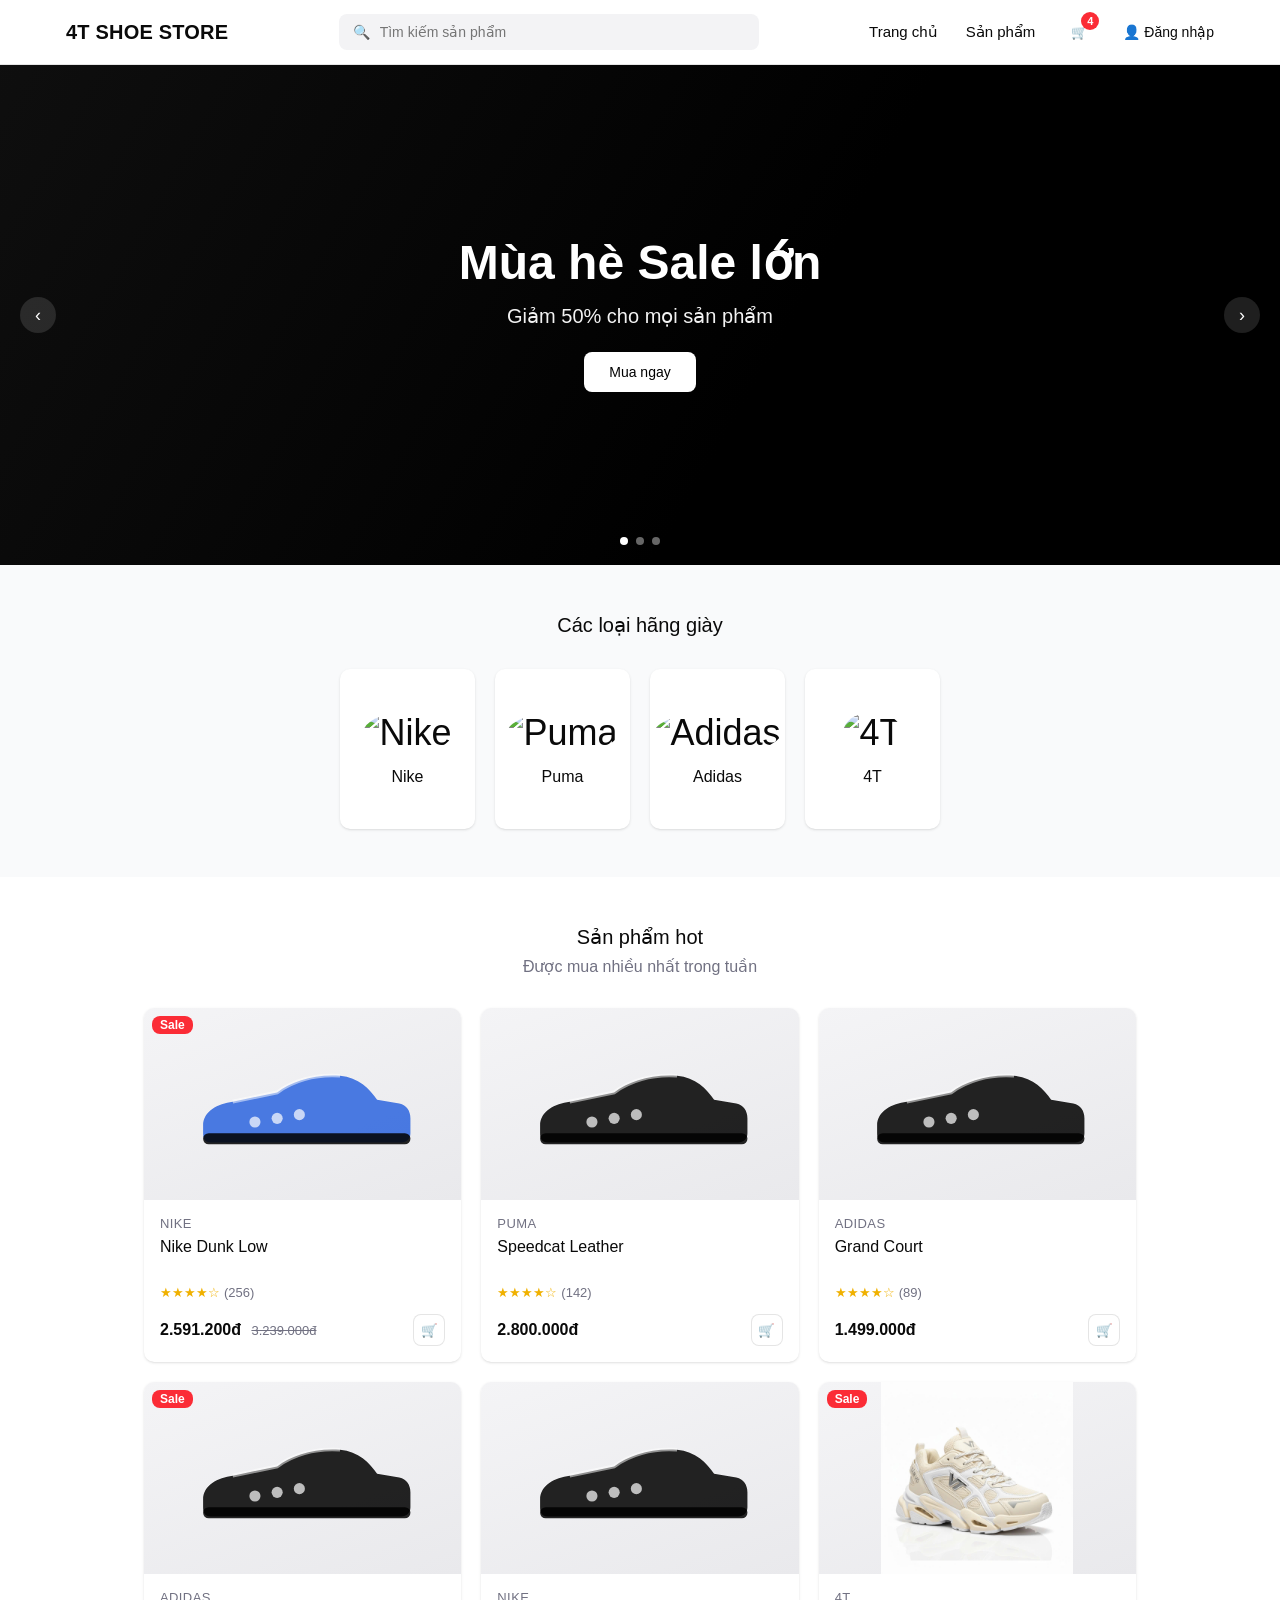
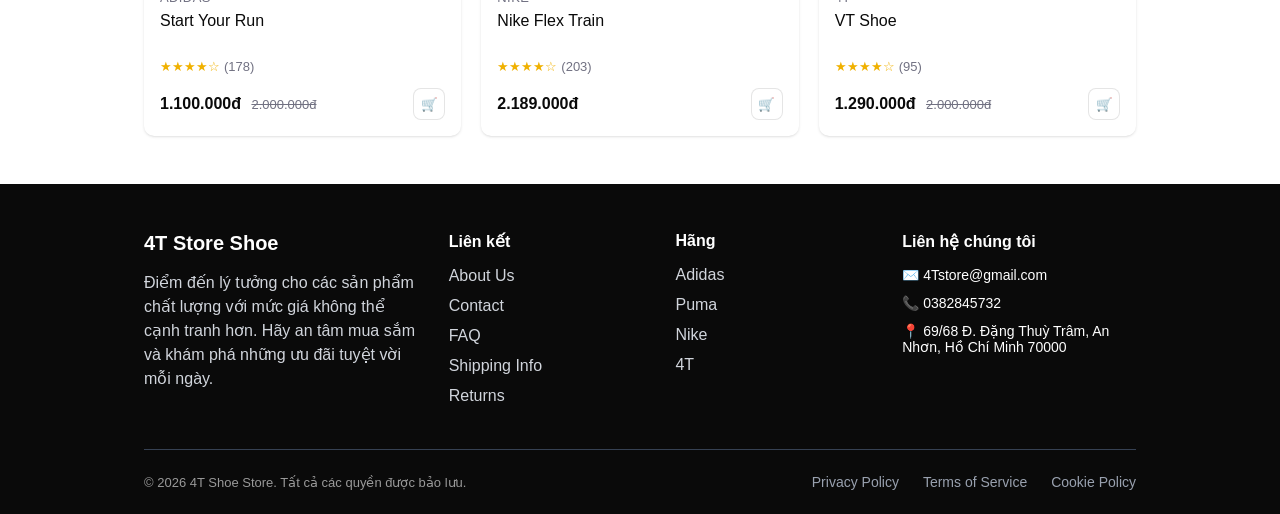
==== index.html @ d71a13c3 "First commit - public mobile web" ====
<!DOCTYPE html>
<html lang="vi">
<head>
<meta charset="utf-8">
<meta name="viewport" content="width=device-width, initial-scale=1">
<title>4T Shoe Store — Trang chủ</title>
<link rel="stylesheet" href="css/style.css">
</head>
<body>

<header class="header">
  <div class="container-wide header-inner">
    <div class="logo" style="text-transform:uppercase"><a href="index.html" style="color:inherit;text-decoration:none">4T Shoe Store</a></div>
    <div class="header-search"><span>🔍</span><input type="text" placeholder="Tìm kiếm sản phẩm"></div>
    <nav class="nav">
      <a class="nav-link" href="index.html">Trang chủ</a>
      <a class="nav-link" href="products.html">Sản phẩm</a>
      <button class="icon-btn" onclick="location.href='cart.html'">🛒<span class="badge-count cart-badge">0</span></button>
      <a class="login-link" href="login.html">👤 Đăng nhập</a>
    </nav>
    <button class="mobile-menu-btn">☰</button>
  </div>
  <div class="mobile-nav">
    <a href="index.html">Trang chủ</a>
    <a href="products.html">Sản phẩm</a>
    <a href="cart.html">Giỏ hàng (<span class="cart-badge">0</span>)</a>
    <a href="login.html">Đăng nhập</a>
  </div>
</header>

<section class="hero">
  <div class="hero-bg"></div>
  <div class="hero-overlay">
    <div class="hero-content">
      <h1>Mùa hè Sale lớn</h1>
      <p>Giảm 50% cho mọi sản phẩm</p>
      <button class="btn btn-white" onclick="document.querySelector('.section--soft').nextElementSibling.scrollIntoView({behavior:'smooth'})">Mua ngay</button>
    </div>
  </div>
  <button class="hero-arrow prev">‹</button>
  <button class="hero-arrow next">›</button>
  <div class="hero-dots">
    <span class="active"></span><span></span><span></span>
  </div>
</section>

<section class="section section--soft">
  <div class="container-wide" style="max-width:1024px">
    <h2 class="section-title">Các loại hãng giày</h2>
    <div class="category-grid">
      <a class="category-card" href="products.html"><span class="cat-icon"><img src="image/logo/Nike.jpg" alt="Nike" style="width:100%;height:100%;object-fit:cover;border-radius:100%"></span><span>Nike</span></a>
      <a class="category-card" href="products.html"><span class="cat-icon"><img src="image/logo/Puma.jpg" alt="Puma" style="width:100%;height:100%;object-fit:cover;border-radius:100%"></span><span>Puma</span></a>
      <a class="category-card" href="products.html"><span class="cat-icon"><img src="image/logo/Adidas.jpg" alt="Adidas" style="width:100%;height:100%;object-fit:cover;border-radius:100%"></span><span>Adidas</span></a>
      <a class="category-card" href="products.html"><span class="cat-icon"><img src="image/logo/4T.jpg" alt="4T" style="width:100%;height:100%;object-fit:cover;border-radius:100%"></span><span>4T</span></a>
    </div>
  </div>
</section>

<section class="section">
  <div class="container-wide" style="max-width:1024px">
    <div style="text-align:center">
      <h2 class="section-title">Sản phẩm hot</h2>
      <p class="section-sub">Được mua nhiều nhất trong tuần</p>
    </div>
    <div class="product-grid" id="homeProductGrid"></div>
  </div>
</section>

<footer class="footer">
  <div class="container-wide" style="max-width:1024px">
    <div class="footer-grid">
      <div class="footer-col">
        <div class="footer-title">4T Store Shoe</div>
        <p>Điểm đến lý tưởng cho các sản phẩm chất lượng với mức giá không thể cạnh tranh hơn. Hãy an tâm mua sắm và khám phá những ưu đãi tuyệt vời mỗi ngày.</p>
      </div>
      <div class="footer-col">
        <h4>Liên kết</h4>
        <ul><li><a href="#">About Us</a></li><li><a href="contact.html">Contact</a></li><li><a href="#">FAQ</a></li><li><a href="#">Shipping Info</a></li><li><a href="#">Returns</a></li></ul>
      </div>
      <div class="footer-col">
        <h4>Hãng</h4>
        <ul><li><a href="products.html">Adidas</a></li><li><a href="products.html">Puma</a></li><li><a href="products.html">Nike</a></li><li><a href="products.html">4T</a></li></ul>
      </div>
      <div class="footer-col">
        <h4>Liên hệ chúng tôi</h4>
        <ul class="footer-contact">
          <li>✉️ 4Tstore@gmail.com</li>
          <li>📞 0382845732</li>
          <li>📍 69/68 Đ. Đặng Thuỳ Trâm, An Nhơn, Hồ Chí Minh 70000</li>
        </ul>
      </div>
    </div>
    <div class="footer-bottom">
      <p>© 2026 4T Shoe Store. Tất cả các quyền được bảo lưu.</p>
      <div class="footer-links"><a href="#">Privacy Policy</a><a href="#">Terms of Service</a><a href="#">Cookie Policy</a></div>
    </div>
  </div>
</footer>

<script src="js/app.js"></script>
</body>
</html>
---- css/style.css ----
/* =========================================================
   4T SHOE STORE — SHARED STYLESHEET
   ========================================================= */

:root{
  --bg:#ffffff;
  --bg-dark:#0a0a0a;
  --bg-soft:#f9fafb;
  --bg-muted:#f3f3f5;
  --border:rgba(0,0,0,.1);
  --border-dark:#364153;
  --text:#0a0a0a;
  --text-muted:#717182;
  --text-invert:#ffffff;
  --text-invert-muted:#d1d5dc;
  --accent:#fb2c36;
  --accent-dark:#e0202a;
  --success:#00a63e;
  --success-bg:#eafff1;
  --warning:#f0b100;
  --warning-bg:#fff8e1;
  --info:#2b7fff;
  --radius-lg:14px;
  --radius:10px;
  --radius-sm:8px;
  --shadow-sm:0 1px 2px -1px #0000001a,0 1px 3px #0000001a;
  --shadow-md:0 4px 16px -4px rgba(0,0,0,.15);
  --font:"Inter","Helvetica Neue",Helvetica,Arial,sans-serif;
}

*{box-sizing:border-box;}
html{scroll-behavior:smooth;}
body{
  margin:0;
  font-family:var(--font);
  color:var(--text);
  background:var(--bg);
  -webkit-font-smoothing:antialiased;
}
a{color:inherit;text-decoration:none;}
button{font-family:inherit;}
img{max-width:100%;display:block;}
ul{list-style:none;margin:0;padding:0;}
input,textarea,select{font-family:inherit;font-size:14px;}
:focus-visible{outline:2px solid var(--accent);outline-offset:2px;}

.container{max-width:1024px;margin:0 auto;padding:0 16px;}
.container-wide{max-width:1180px;margin:0 auto;padding:0 16px;}

/* ---------- Buttons ---------- */
.btn{
  display:inline-flex;align-items:center;justify-content:center;gap:8px;
  height:40px;padding:0 24px;border-radius:var(--radius-sm);
  font-size:14px;font-weight:500;cursor:pointer;border:1px solid transparent;
  transition:.15s ease;white-space:nowrap;
}
.btn-primary{background:var(--text);color:#fff;}
.btn-primary:hover{background:#1e1e1e;}
.btn-white{background:#fff;color:#000;}
.btn-white:hover{background:#f2f2f2;}
.btn-outline{background:#fff;color:var(--text);border-color:var(--border);}
.btn-outline:hover{background:var(--bg-soft);}
.btn-danger{background:var(--accent);color:#fff;}
.btn-danger:hover{background:var(--accent-dark);}
.btn-block{width:100%;}
.btn-sm{height:32px;padding:0 12px;font-size:13px;}
.btn:disabled{opacity:.5;cursor:not-allowed;}

/* ---------- Header ---------- */
.header{
  background:#fff;border-bottom:1px solid var(--border);
  position:sticky;top:0;z-index:50;
}
.header--dark{background:var(--bg-dark);border-bottom:1px solid #1f1f1f;}
.header-inner{
  height:64px;display:flex;align-items:center;justify-content:space-between;gap:24px;
}
.logo{font-family:var(--font);font-weight:700;font-size:20px;letter-spacing:.2px;white-space:nowrap;}
.header--dark .logo{color:#fff;}
.header-search{
  flex:1;max-width:420px;display:flex;align-items:center;gap:8px;
  background:var(--bg-muted);border-radius:var(--radius-sm);height:36px;padding:0 14px;
  color:var(--text-muted);font-size:14px;
}
.header-search input{border:none;background:transparent;outline:none;width:100%;font-size:14px;}
.nav{display:flex;align-items:center;gap:28px;}
.nav-link{font-size:15px;color:var(--text);position:relative;padding:4px 0;}
.header--dark .nav-link{color:#d1d5dc;font-weight:600;font-size:13px;letter-spacing:.3px;text-transform:uppercase;}
.nav-link.active{color:var(--accent);}
.header-icons{display:flex;align-items:center;gap:18px;}
.icon-btn{
  position:relative;display:inline-flex;align-items:center;justify-content:center;
  width:32px;height:32px;border-radius:8px;background:transparent;border:none;cursor:pointer;color:var(--text);
}
.header--dark .icon-btn{color:#fff;}
.icon-btn:hover{background:var(--bg-muted);}
.header--dark .icon-btn:hover{background:#1c1c1c;}
.badge-count{
  position:absolute;top:-4px;right:-4px;min-width:18px;height:18px;border-radius:50%;
  background:var(--accent);color:#fff;font-size:11px;font-weight:600;
  display:flex;align-items:center;justify-content:center;padding:0 3px;
}
.login-link{font-size:14px;font-weight:500;display:flex;align-items:center;gap:6px;cursor:pointer;}

/* ---------- Hero (home) ---------- */
.hero{position:relative;width:100%;height:500px;overflow:hidden;background:#000;}
.hero-bg{
  position:absolute;inset:0;background:linear-gradient(120deg,#111 0%,#000 60%);
  opacity:.85;
}
.hero-overlay{position:absolute;inset:0;display:flex;align-items:center;justify-content:center;}
.hero-content{text-align:center;color:#fff;max-width:480px;padding:0 16px;}
.hero-content h1{font-size:48px;font-weight:700;margin:0 0 16px;line-height:1.05;}
.hero-content p{font-size:20px;margin:0 0 24px;color:#f2f2f2;}
.hero-arrow{
  position:absolute;top:50%;transform:translateY(-50%);width:36px;height:36px;border-radius:50%;
  background:rgba(255,255,255,.12);color:#fff;border:none;display:flex;align-items:center;justify-content:center;
  cursor:pointer;font-size:18px;
}
.hero-arrow:hover{background:rgba(255,255,255,.22);}
.hero-arrow.prev{left:20px;}
.hero-arrow.next{right:20px;}
.hero-dots{position:absolute;bottom:20px;left:50%;transform:translateX(-50%);display:flex;gap:8px;}
.hero-dots span{width:8px;height:8px;border-radius:50%;background:rgba(255,255,255,.4);cursor:pointer;}
.hero-dots span.active{background:#fff;}

/* ---------- Category section ---------- */
.section{padding:48px 0;}
.section--soft{background:var(--bg-soft);}
.section-title{font-size:20px;font-weight:500;text-align:center;margin:0;}
.section-sub{color:var(--text-muted);font-size:16px;text-align:center;margin:8px 0 0;}
.category-grid{display:flex;justify-content:center;gap:20px;margin-top:32px;flex-wrap:wrap;}
.category-card{
  width:135px;height:160px;background:#fff;border-radius:var(--radius);box-shadow:var(--shadow-sm);
  display:flex;flex-direction:column;align-items:center;justify-content:center;gap:14px;cursor:pointer;
  transition:.15s ease;
}
.category-card:hover{transform:translateY(-3px);box-shadow:var(--shadow-md);}
.category-card .cat-icon{font-size:36px;}
.category-card span{font-size:16px;}

/* ---------- Product grid & card ---------- */
.product-grid{
  display:grid;grid-template-columns:repeat(3,1fr);gap:20px;margin-top:32px;
}
.product-card{
  background:#fff;border-radius:var(--radius);box-shadow:var(--shadow-sm);overflow:hidden;
  display:flex;flex-direction:column;transition:.15s ease;
}
.product-card:hover{box-shadow:var(--shadow-md);transform:translateY(-2px);}
.product-image{
  position:relative;height:192px;display:flex;align-items:center;justify-content:center;
  background:linear-gradient(160deg,#f4f4f6,#e9e9ec);overflow:hidden;
}
.product-image svg{width:70%;height:auto;}
.product-tag{
  position:absolute;top:8px;left:8px;background:var(--accent);color:#fff;font-size:12px;font-weight:600;
  padding:2px 8px;border-radius:8px;
}
.product-tag.new{background:#0a0a0a;}
.product-body{padding:16px;display:flex;flex-direction:column;gap:6px;}
.product-brand{color:var(--text-muted);font-size:13px;text-transform:uppercase;letter-spacing:.4px;}
.product-name{font-size:16px;font-weight:500;line-height:1.3;min-height:42px;}
.product-rating{display:flex;align-items:center;gap:4px;color:#f0b100;font-size:13px;}
.product-rating span.count{color:var(--text-muted);}
.product-price-row{display:flex;align-items:center;justify-content:space-between;margin-top:8px;}
.product-price{font-weight:600;font-size:16px;}
.product-price-old{color:var(--text-muted);font-size:13px;text-decoration:line-through;margin-left:6px;}
.cart-icon-btn{
  width:32px;height:32px;border-radius:8px;border:1px solid var(--border);background:#fff;
  display:flex;align-items:center;justify-content:center;cursor:pointer;
}
.cart-icon-btn:hover{background:var(--bg-soft);}

/* shoe placeholder svg tints */
.shoe-1{color:#3b6fe0;} .shoe-2{color:#111;} .shoe-3{color:#111;}
.shoe-4{color:#111;} .shoe-5{color:#111;} .shoe-6{color:#d8c7a8;}

/* ---------- Footer ---------- */
.footer{background:var(--bg-dark);color:#fff;padding:48px 0 24px;margin-top:auto;}
.footer-grid{display:grid;grid-template-columns:1.4fr 1fr 1fr 1.2fr;gap:32px;}
.footer-title{font-size:20px;font-weight:600;margin:0 0 16px;}
.footer-col h4{font-size:16px;font-weight:600;margin:0 0 16px;}
.footer-col p{color:var(--text-invert-muted);font-size:16px;line-height:1.5;margin:0;}
.footer-col ul li{margin-bottom:12px;}
.footer-col ul li a{color:var(--text-invert-muted);font-size:16px;}
.footer-col ul li a:hover{color:#fff;}
.footer-contact li{display:flex;align-items:flex-start;gap:10px;color:#fff;font-size:14px;margin-bottom:14px;}
.footer-bottom{
  border-top:1px solid var(--border-dark);margin-top:32px;padding-top:24px;
  display:flex;align-items:center;justify-content:space-between;flex-wrap:wrap;gap:12px;
}
.footer-bottom p{color:#999;font-size:13px;margin:0;}
.footer-links{display:flex;gap:24px;}
.footer-links a{color:#99a1af;font-size:14px;}
.footer-links a:hover{color:#fff;}

/* ---------- Forms ---------- */
.form-group{margin-bottom:18px;}
.form-label{display:block;font-size:13px;font-weight:600;margin-bottom:6px;text-transform:uppercase;letter-spacing:.3px;}
.form-label .req{color:var(--accent);}
.form-input{
  width:100%;height:42px;border:1px solid var(--border);border-radius:var(--radius-sm);
  padding:0 14px;font-size:14px;outline:none;background:#fff;color:var(--text);
}
.form-input:focus{border-color:#0a0a0a;}
.form-input.error{border-color:var(--accent);}
textarea.form-input{height:auto;padding:12px 14px;resize:vertical;}
.form-hint{font-size:13px;margin-top:6px;}
.form-hint.success{color:var(--success);}
.form-hint.error{color:var(--accent);}
.input-icon-wrap{position:relative;}
.input-icon-wrap .form-input{padding-left:38px;}
.input-icon-wrap .field-icon{position:absolute;left:12px;top:50%;transform:translateY(-50%);color:var(--text-muted);}
.input-icon-wrap .toggle-eye{position:absolute;right:12px;top:50%;transform:translateY(-50%);cursor:pointer;color:var(--text-muted);background:none;border:none;}
.strength-meter{display:flex;gap:4px;margin-top:8px;}
.strength-meter span{flex:1;height:4px;border-radius:2px;background:#e5e5e5;}
.strength-label{font-size:13px;margin-top:6px;font-weight:600;}

/* ---------- Auth split layout ---------- */
.auth-layout{display:flex;min-height:calc(100vh - 65px);}
.auth-visual{
  flex:1;background:radial-gradient(circle at 30% 30%,#3a1010,#000 70%);
  display:flex;align-items:center;justify-content:center;font-size:80px;
}
.auth-panel{width:420px;padding:56px 48px;display:flex;flex-direction:column;justify-content:center;background:#fff;}
.auth-panel h2{font-size:26px;margin:0 0 6px;}
.auth-panel p.sub{color:var(--text-muted);font-size:14px;margin:0 0 28px;}
.auth-divider{display:flex;align-items:center;gap:12px;color:var(--text-muted);font-size:13px;margin:20px 0;}
.auth-divider::before,.auth-divider::after{content:"";flex:1;height:1px;background:var(--border);}
.social-row{display:flex;gap:12px;}
.social-btn{flex:1;height:42px;border:1px solid var(--border);border-radius:var(--radius-sm);display:flex;align-items:center;justify-content:center;gap:8px;font-size:14px;font-weight:500;cursor:pointer;background:#fff;}
.social-btn:hover{background:var(--bg-soft);}
.auth-foot{text-align:center;font-size:14px;margin-top:20px;color:var(--text-muted);}
.auth-foot a{color:#3b6fe0;font-weight:600;}
.remember-row{display:flex;align-items:center;justify-content:space-between;font-size:14px;margin:-6px 0 20px;}
.remember-row a{color:#3b6fe0;font-weight:500;}

/* ---------- Account layout ---------- */
.account-layout{display:flex;max-width:1280px;margin:0 auto;padding:32px 16px;gap:0;align-items:flex-start;}
.account-sidebar{width:220px;flex-shrink:0;padding-right:24px;}
.account-user{display:flex;flex-direction:column;gap:12px;margin-bottom:24px;}
.account-avatar{width:52px;height:52px;border-radius:50%;background:#0a0a0a;color:#fff;display:flex;align-items:center;justify-content:center;font-weight:700;font-size:18px;}
.account-user strong{font-size:15px;}
.account-user span{color:var(--text-muted);font-size:13px;}
.account-menu-item{
  display:flex;align-items:center;gap:10px;padding:10px 12px;border-radius:var(--radius-sm);
  font-size:14px;color:var(--text);cursor:pointer;margin-bottom:4px;
}
.account-menu-item:hover{background:var(--bg-soft);}
.account-menu-item.active{background:#0a0a0a;color:#fff;}
.account-main{flex:1;padding-left:32px;border-left:1px solid var(--border);}
.account-main h1{font-size:24px;margin:0 0 4px;}
.account-main p.sub{color:var(--text-muted);margin:0 0 24px;font-size:14px;}

/* ---------- Tabs ---------- */
.tabs{display:flex;gap:28px;border-bottom:1px solid var(--border);margin-bottom:20px;}
.tab{padding:10px 2px;font-size:14px;color:var(--text-muted);cursor:pointer;border-bottom:2px solid transparent;}
.tab.active{color:var(--accent);border-color:var(--accent);font-weight:600;}

/* ---------- Order card ---------- */
.order-card{border:1px solid var(--border);border-radius:var(--radius);padding:18px 20px;margin-bottom:16px;}
.order-head{display:flex;align-items:center;justify-content:space-between;margin-bottom:14px;flex-wrap:wrap;gap:8px;}
.order-head .id{font-weight:600;font-size:14px;}
.order-head .date{color:var(--text-muted);font-size:13px;margin-left:8px;}
.order-status{font-size:12px;font-weight:600;padding:4px 10px;border-radius:20px;}
.status-shipping{background:var(--warning-bg);color:#a35b00;}
.status-done{background:var(--success-bg);color:var(--success);}
.status-cancelled{background:#ffe2e2;color:var(--accent);}
.order-row{display:flex;align-items:center;gap:14px;}
.order-thumb{width:56px;height:56px;border-radius:8px;background:var(--bg-soft);display:flex;align-items:center;justify-content:center;flex-shrink:0;}
.order-row .info{flex:1;}
.order-row .info strong{display:block;font-size:14px;}
.order-row .info span{color:var(--text-muted);font-size:13px;}
.order-row .price{text-align:right;font-size:13px;color:var(--text-muted);}
.order-row .price strong{display:block;font-size:15px;color:var(--text);font-weight:600;}
.order-row .view-btn{margin-left:12px;}

/* ---------- Notifications ---------- */
.notif-filters{display:flex;gap:10px;margin-bottom:24px;flex-wrap:wrap;}
.notif-pill{padding:8px 16px;border-radius:20px;font-size:14px;background:var(--bg-soft);color:var(--text);cursor:pointer;border:1px solid transparent;}
.notif-pill.active{background:var(--accent);color:#fff;}
.notif-item{display:flex;gap:14px;padding:16px 0;border-bottom:1px solid var(--border);position:relative;}
.notif-item.unread{background:#fafafa;}
.notif-icon{width:36px;height:36px;border-radius:50%;display:flex;align-items:center;justify-content:center;font-size:16px;flex-shrink:0;color:#fff;}
.ic-green{background:#00c951;} .ic-red{background:var(--accent);} .ic-blue{background:#2b7fff;} .ic-orange{background:#ff8904;}
.notif-body strong{font-size:14px;}
.notif-body p{margin:4px 0;color:var(--text-muted);font-size:14px;}
.notif-time{color:#9ca3af;font-size:12px;}
.notif-close{position:absolute;right:0;top:16px;background:none;border:none;color:#9ca3af;cursor:pointer;font-size:16px;}

/* ---------- Cart page ---------- */
.cart-layout{display:grid;grid-template-columns:2fr 1fr;gap:24px;max-width:1024px;margin:32px auto;padding:0 16px;align-items:start;}
.cart-panel{border:1px solid var(--border);border-radius:var(--radius);padding:20px;}
.cart-panel h3{margin:0 0 16px;font-size:16px;}
.cart-table{width:100%;border-collapse:collapse;}
.cart-table th{text-align:left;font-size:12px;color:var(--text-muted);text-transform:uppercase;padding-bottom:10px;border-bottom:1px solid var(--border);}
.cart-table td{padding:14px 6px;border-bottom:1px solid var(--border);vertical-align:middle;font-size:14px;}
.cart-item-info{display:flex;gap:12px;align-items:center;}
.cart-item-info .thumb{width:48px;height:48px;border-radius:8px;background:var(--bg-soft);display:flex;align-items:center;justify-content:center;flex-shrink:0;}
.cart-item-info strong{display:block;font-size:14px;}
.cart-item-info span{color:var(--text-muted);font-size:12px;}
.qty-control{display:flex;align-items:center;gap:8px;}
.qty-control button{width:26px;height:26px;border-radius:6px;border:1px solid var(--border);background:#fff;cursor:pointer;font-size:14px;}
.qty-control input{width:32px;text-align:center;border:none;font-size:14px;}
.remove-btn{background:none;border:none;color:var(--text-muted);cursor:pointer;font-size:16px;}
.remove-btn:hover{color:var(--accent);}
.coupon-row{display:flex;gap:10px;margin-top:16px;}
.coupon-row .form-input{flex:1;}
.cart-summary-row{display:flex;justify-content:space-between;font-size:14px;margin-bottom:10px;color:var(--text-muted);}
.cart-summary-row.total{color:var(--text);font-weight:700;font-size:18px;margin-top:14px;padding-top:14px;border-top:1px solid var(--border);}
.cart-summary-row .green{color:var(--success);}
.secure-note{text-align:center;font-size:12px;color:var(--text-muted);margin-top:12px;}
.pay-icons{display:flex;gap:8px;justify-content:center;margin-top:10px;flex-wrap:wrap;}
.pay-icons span{border:1px solid var(--border);border-radius:6px;padding:4px 8px;font-size:11px;color:var(--text-muted);}

/* ---------- Checkout steps ---------- */
.checkout-steps{display:flex;align-items:center;gap:10px;font-size:13px;color:var(--text-muted);}
.checkout-steps .step{display:flex;align-items:center;gap:6px;}
.checkout-steps .step.done{color:var(--success);}
.checkout-steps .step.active{color:var(--accent);font-weight:700;}
.checkout-steps .num{width:18px;height:18px;border-radius:50%;background:var(--bg-muted);display:flex;align-items:center;justify-content:center;font-size:11px;}
.checkout-steps .step.active .num{background:var(--accent);color:#fff;}
.checkout-steps .step.done .num{background:var(--success);color:#fff;}
.checkout-steps .sep{color:var(--border);}

.checkout-layout{display:grid;grid-template-columns:2fr 1fr;gap:24px;max-width:1180px;margin:32px auto;padding:0 16px;align-items:start;}
.checkout-card{background:#fff;border:1px solid var(--border);border-radius:var(--radius);padding:22px;margin-bottom:20px;}
.checkout-card h3{display:flex;align-items:center;gap:10px;font-size:15px;margin:0 0 18px;}
.checkout-card h3 .num-circ{width:22px;height:22px;border-radius:50%;background:#0a0a0a;color:#fff;display:flex;align-items:center;justify-content:center;font-size:12px;}
.form-grid-2{display:grid;grid-template-columns:1fr 1fr;gap:16px;}
.ship-option{display:flex;align-items:center;justify-content:space-between;padding:14px;border:1px solid var(--border);border-radius:var(--radius-sm);margin-bottom:10px;cursor:pointer;}
.ship-option.selected{border-color:#0a0a0a;background:#fafafa;}
.ship-option .left{display:flex;align-items:center;gap:10px;}
.ship-option strong{display:block;font-size:14px;}
.ship-option span{color:var(--text-muted);font-size:12px;}
.ship-option .price{font-weight:600;font-size:14px;}
.ship-option .price.free{color:var(--success);}
.order-summary-item{display:flex;gap:10px;align-items:center;margin-bottom:14px;position:relative;}
.order-summary-item .num-badge{position:absolute;top:-4px;left:-4px;width:16px;height:16px;background:#0a0a0a;color:#fff;border-radius:50%;font-size:10px;display:flex;align-items:center;justify-content:center;}

.pay-tabs{display:grid;grid-template-columns:repeat(4,1fr);border:1px solid var(--border);border-radius:var(--radius-sm);overflow:hidden;margin-bottom:20px;}
.pay-tab{padding:16px 8px;text-align:center;font-size:12px;font-weight:600;letter-spacing:.4px;cursor:pointer;border-right:1px solid var(--border);background:#fff;color:var(--text-muted);}
.pay-tab:last-child{border-right:none;}
.pay-tab.active{background:#0a0a0a;color:#fff;}
.pay-tab .emoji{display:block;font-size:20px;margin-bottom:6px;}
.pay-steps{}
.pay-step{display:flex;gap:14px;margin-bottom:20px;}
.pay-step .circ{width:26px;height:26px;border-radius:50%;background:#0a0a0a;color:#fff;flex-shrink:0;display:flex;align-items:center;justify-content:center;font-size:12px;font-weight:700;}
.pay-step strong{display:block;font-size:14px;margin-bottom:4px;}
.pay-step p{margin:0;color:var(--text-muted);font-size:13px;}
.copy-value{display:inline-flex;align-items:center;gap:10px;background:var(--bg-soft);padding:8px 12px;border-radius:var(--radius-sm);font-weight:700;margin-top:6px;}
.copy-btn{background:#0a0a0a;color:#fff;border:none;border-radius:6px;padding:4px 10px;font-size:11px;cursor:pointer;}
.pay-note{background:#fff1f1;color:#b3261e;border-radius:var(--radius-sm);padding:12px 14px;font-size:13px;margin-top:10px;}

/* ---------- Product listing (filters) ---------- */
.products-layout{display:grid;grid-template-columns:220px 1fr;gap:28px;max-width:1180px;margin:24px auto;padding:0 16px;}
.filter-block{margin-bottom:28px;}
.filter-block h4{font-size:13px;text-transform:uppercase;letter-spacing:.5px;margin:0 0 14px;}
.filter-check{display:flex;align-items:center;gap:8px;font-size:14px;margin-bottom:10px;cursor:pointer;}
.size-grid{display:grid;grid-template-columns:repeat(4,1fr);gap:8px;}
.size-box{border:1px solid var(--border);border-radius:8px;height:32px;display:flex;align-items:center;justify-content:center;font-size:13px;cursor:pointer;}
.size-box.selected,.size-box:hover{border-color:#0a0a0a;background:#0a0a0a;color:#fff;}
.range-fill{height:4px;background:var(--accent);border-radius:2px;position:relative;margin:14px 0 6px;}
.breadcrumb{color:var(--text-muted);font-size:13px;margin:20px 0 4px;}
.breadcrumb b{color:var(--text);}
.products-toolbar{display:flex;align-items:center;justify-content:space-between;margin-bottom:18px;}
.pagination{display:flex;justify-content:center;gap:8px;margin:32px 0;}
.page-btn{width:32px;height:32px;border-radius:8px;border:1px solid var(--border);background:#fff;display:flex;align-items:center;justify-content:center;font-size:13px;cursor:pointer;}
.page-btn.active{background:#0a0a0a;color:#fff;border-color:#0a0a0a;}

/* ---------- Product detail ---------- */
.pd-layout{display:grid;grid-template-columns:110px 1fr 1fr;gap:24px;max-width:1180px;margin:24px auto;padding:0 16px;}
.pd-thumbs{display:flex;flex-direction:column;gap:10px;}
.pd-thumb{width:100%;aspect-ratio:1;border:2px solid var(--border);border-radius:8px;background:var(--bg-soft);display:flex;align-items:center;justify-content:center;cursor:pointer;}
.pd-thumb.active{border-color:#3b6fe0;}
.pd-main{aspect-ratio:1;border-radius:var(--radius);background:var(--bg-soft);display:flex;align-items:center;justify-content:center;position:relative;}
.pd-main svg{width:60%;}
.pd-info h1{font-size:26px;margin:0 0 8px;}
.pd-rating{color:#f0b100;font-size:14px;display:flex;align-items:center;gap:6px;margin-bottom:10px;}
.pd-rating span{color:var(--text-muted);}
.pd-price{font-size:28px;font-weight:700;color:var(--accent);display:flex;align-items:center;gap:12px;margin-bottom:16px;}
.pd-price .old{font-size:16px;color:var(--text-muted);text-decoration:line-through;font-weight:400;}
.pd-price .pct{background:var(--accent);color:#fff;font-size:12px;padding:3px 8px;border-radius:6px;}
.pd-desc{color:var(--text-muted);font-size:14px;line-height:1.6;margin-bottom:20px;}
.swatch-row{display:flex;gap:10px;margin-bottom:20px;}
.color-swatch{width:28px;height:28px;border-radius:50%;border:2px solid var(--border);cursor:pointer;}
.color-swatch.selected{outline:2px solid #0a0a0a;outline-offset:2px;}
.size-row{display:flex;gap:8px;flex-wrap:wrap;margin-bottom:20px;}
.size-btn{min-width:44px;height:38px;padding:0 8px;border:1px solid var(--border);border-radius:8px;background:#fff;cursor:pointer;font-size:14px;}
.size-btn.selected{background:#2b3ee0;color:#fff;border-color:#2b3ee0;}
.pd-qty-row{display:flex;align-items:center;gap:16px;margin-bottom:20px;}
.pd-perks{display:flex;gap:20px;margin-top:28px;flex-wrap:wrap;}
.pd-perk{text-align:center;font-size:12px;color:var(--text-muted);width:110px;}
.pd-perk .ic{font-size:22px;margin-bottom:6px;}

/* ---------- Contact page ---------- */
.contact-layout{display:grid;grid-template-columns:1fr 1.6fr;gap:32px;max-width:1024px;margin:40px auto;padding:0 16px;}
.contact-info h2{font-size:22px;margin:0 0 4px;}
.contact-info h2 span{color:var(--accent);}
.contact-info>p{color:var(--text-muted);font-size:14px;margin:0 0 20px;}
.contact-card{border:1px solid var(--border);border-radius:var(--radius);padding:18px;margin-bottom:20px;}
.contact-row{display:flex;gap:12px;margin-bottom:16px;}
.contact-row .ic{width:20px;text-align:center;}
.contact-row label{display:block;font-size:11px;color:var(--text-muted);text-transform:uppercase;margin-bottom:2px;}
.contact-row div strong{font-size:14px;font-weight:600;}
.contact-social a{
  display:flex;align-items:center;gap:10px;padding:12px;border-radius:var(--radius-sm);
  margin-bottom:10px;font-size:14px;font-weight:500;background:var(--bg-soft);
}
.chip-row{display:flex;gap:10px;flex-wrap:wrap;margin-bottom:20px;}
.chip{padding:8px 14px;border:1px solid var(--border);border-radius:20px;font-size:13px;cursor:pointer;}
.chip.active{background:#0a0a0a;color:#fff;border-color:#0a0a0a;}
.map-box{margin-top:36px;height:220px;border-radius:var(--radius);background:var(--bg-soft);display:flex;flex-direction:column;align-items:center;justify-content:center;gap:6px;color:var(--text-muted);font-size:13px;}

/* ---------- Error page ---------- */
.error-page{min-height:calc(100vh - 65px);display:flex;flex-direction:column;align-items:center;justify-content:center;background:#0a0a0a;color:#fff;text-align:center;padding:40px 16px;}
.error-emoji{font-size:56px;margin-bottom:8px;}
.error-code{font-size:96px;font-weight:800;color:var(--accent);text-shadow:0 0 40px rgba(251,44,54,.5);margin:0;line-height:1;}
.error-page h2{font-size:24px;margin:20px 0 12px;}
.error-page p{color:#9ca3af;max-width:520px;line-height:1.6;margin:0 0 24px;}
.progress-wrap{width:340px;max-width:90vw;margin-bottom:24px;}
.progress-label{display:flex;justify-content:space-between;font-size:12px;color:#9ca3af;margin-bottom:6px;}
.progress-bar{height:6px;border-radius:4px;background:#262626;overflow:hidden;}
.progress-fill{height:100%;width:35%;background:linear-gradient(90deg,var(--accent),#ff6a6a);border-radius:4px;transition:width .4s;}
.error-actions{display:flex;gap:12px;margin-bottom:16px;}
.retry-count{color:#9ca3af;font-size:13px;margin-bottom:20px;}
.error-page .support{color:#9ca3af;font-size:13px;}
.error-page .support a{color:var(--accent);}
.status-pill{display:inline-flex;align-items:center;gap:6px;background:#2a1515;color:var(--accent);font-size:12px;padding:6px 12px;border-radius:20px;}
.status-pill .dot{width:6px;height:6px;border-radius:50%;background:var(--accent);}

/* ---------- Mobile menu ---------- */
.mobile-menu-btn{display:none;background:none;border:none;color:inherit;font-size:20px;cursor:pointer;}
.mobile-nav{display:none;flex-direction:column;padding:12px 16px 16px;border-top:1px solid var(--border);}
.mobile-nav a{padding:10px 0;font-size:15px;border-bottom:1px solid var(--border);}
.mobile-nav.open{display:flex;}

/* ---------- Toast ---------- */
.toast{
  position:fixed;bottom:24px;left:50%;transform:translateX(-50%) translateY(20px);
  background:#0a0a0a;color:#fff;padding:12px 22px;border-radius:var(--radius-sm);font-size:14px;
  opacity:0;pointer-events:none;transition:.25s ease;z-index:999;box-shadow:var(--shadow-md);
}
.toast.show{opacity:1;transform:translateX(-50%) translateY(0);}

/* ---------- Utilities ---------- */
.flex{display:flex;} .items-center{align-items:center;} .justify-between{justify-content:space-between;}
.gap-8{gap:8px;} .gap-12{gap:12px;} .mt-0{margin-top:0;} .text-muted{color:var(--text-muted);}

/* ---------- Responsive ---------- */
@media(max-width:960px){
  .product-grid{grid-template-columns:repeat(2,1fr);}
  .footer-grid{grid-template-columns:1fr 1fr;}
  .cart-layout,.checkout-layout{grid-template-columns:1fr;}
  .account-layout{flex-direction:column;}
  .account-main{border-left:none;padding-left:0;margin-top:20px;}
  .products-layout{grid-template-columns:1fr;}
  .pd-layout{grid-template-columns:1fr;}
  .pd-thumbs{flex-direction:row;order:2;}
  .auth-visual{display:none;}
  .auth-panel{width:100%;}
  .contact-layout{grid-template-columns:1fr;}
}
@media(max-width:680px){
  .nav{display:none;}
  .header-search{display:none;}
  .mobile-menu-btn{display:inline-flex;}
  .product-grid{grid-template-columns:1fr 1fr;gap:12px;}
  .hero-content h1{font-size:32px;}
  .footer-grid{grid-template-columns:1fr;}
  .cart-table thead{display:none;}
  .cart-table td{display:block;border:none;padding:6px 0;}
  .cart-table tr{display:block;padding:14px 0;border-bottom:1px solid var(--border);}
  .form-grid-2{grid-template-columns:1fr;}
  .pay-tabs{grid-template-columns:repeat(2,1fr);}
}
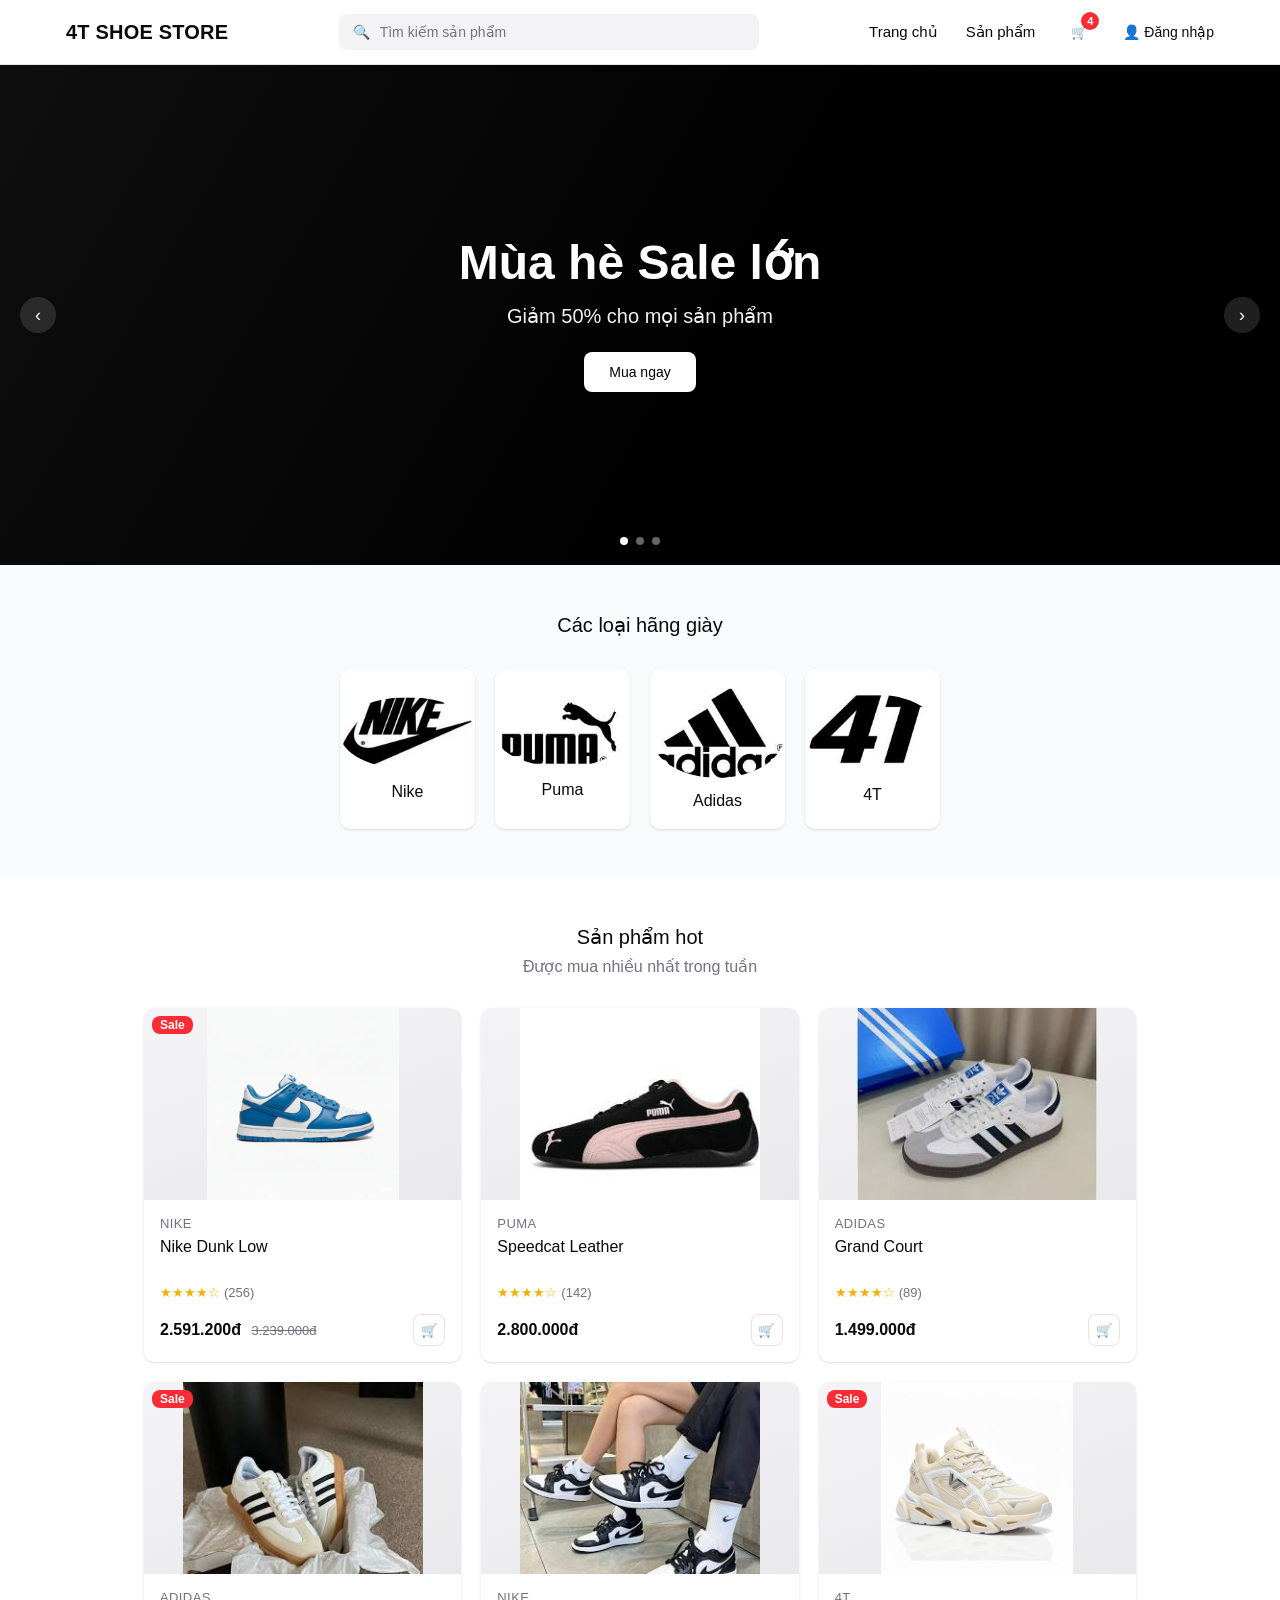
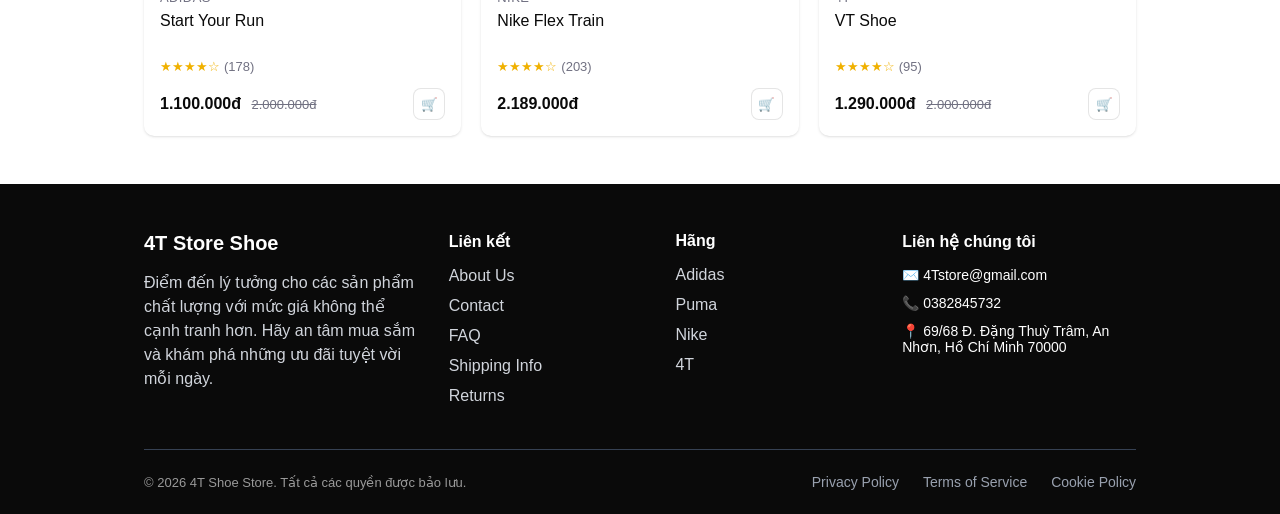
==== commit 9b70df0e: "update duy nhat file app.js" ====
--- a/index.html
+++ b/index.html
@@ -48,10 +48,10 @@
   <div class="container-wide" style="max-width:1024px">
     <h2 class="section-title">Các loại hãng giày</h2>
     <div class="category-grid">
-      <a class="category-card" href="products.html"><span class="cat-icon"><img src="image/logo/Nike.jpg" alt="Nike" style="width:100%;height:100%;object-fit:cover;border-radius:100%"></span><span>Nike</span></a>
-      <a class="category-card" href="products.html"><span class="cat-icon"><img src="image/logo/Puma.jpg" alt="Puma" style="width:100%;height:100%;object-fit:cover;border-radius:100%"></span><span>Puma</span></a>
-      <a class="category-card" href="products.html"><span class="cat-icon"><img src="image/logo/Adidas.jpg" alt="Adidas" style="width:100%;height:100%;object-fit:cover;border-radius:100%"></span><span>Adidas</span></a>
-      <a class="category-card" href="products.html"><span class="cat-icon"><img src="image/logo/4T.jpg" alt="4T" style="width:100%;height:100%;object-fit:cover;border-radius:100%"></span><span>4T</span></a>
+      <a class="category-card" href="products.html"><span class="cat-icon"><img src="./image/Logo/nike.jpg" alt="Nike" style="width:100%;height:100%;object-fit:cover;border-radius:100%"></span><span>Nike</span></a>
+      <a class="category-card" href="products.html"><span class="cat-icon"><img src="./image/Logo/puma.jpg" alt="Puma" style="width:100%;height:100%;object-fit:cover;border-radius:100%"></span><span>Puma</span></a>
+      <a class="category-card" href="products.html"><span class="cat-icon"><img src="./image/Logo/adidas.jpg" alt="Adidas" style="width:100%;height:100%;object-fit:cover;border-radius:100%"></span><span>Adidas</span></a>
+      <a class="category-card" href="products.html"><span class="cat-icon"><img src="./image/Logo/4t.jpg" alt="4T" style="width:100%;height:100%;object-fit:cover;border-radius:100%"></span><span>4T</span></a>
     </div>
   </div>
 </section>
